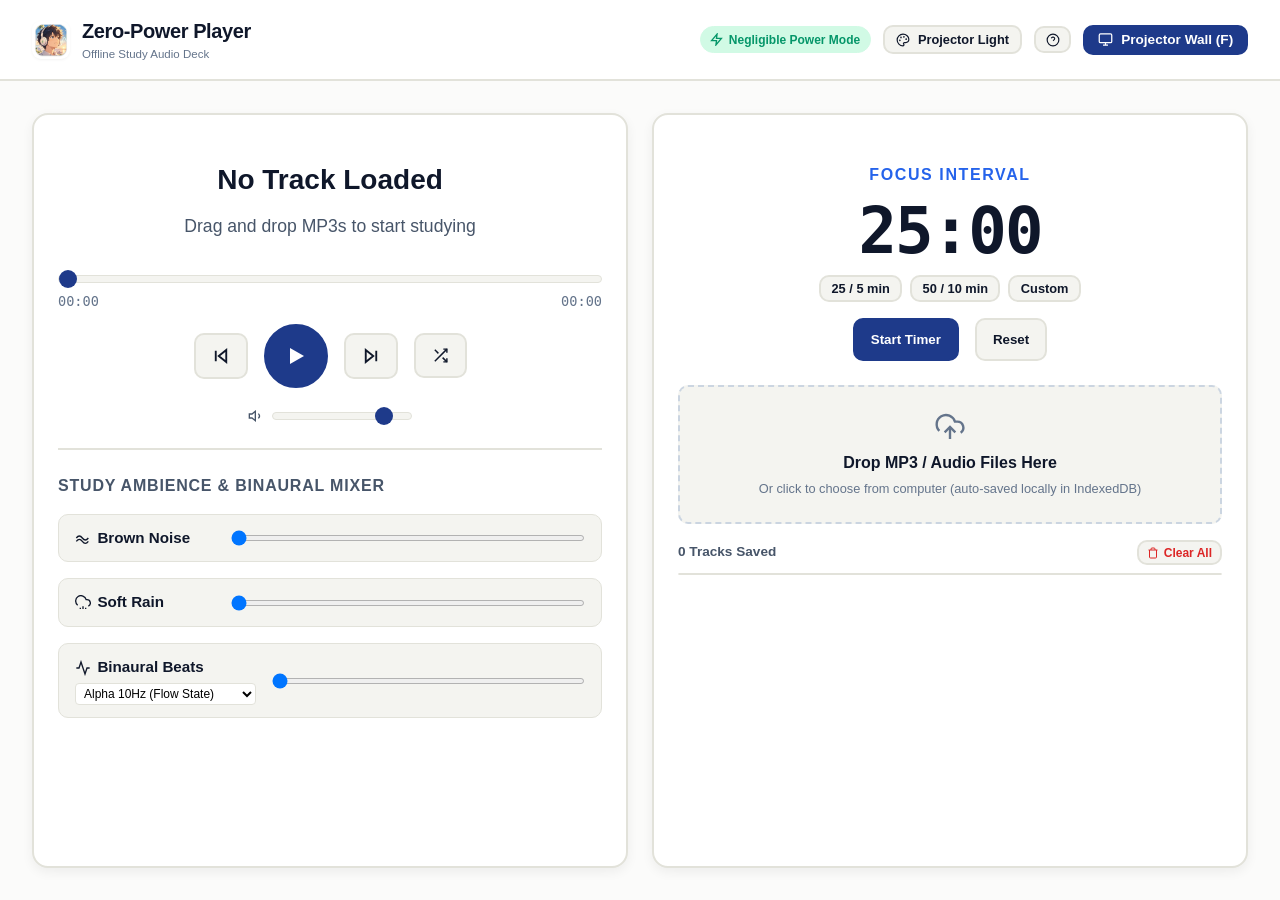
==== index.html @ 0cabdf07 "feat(appstore): add sandboxing entitlements, package script, Iconify SVGs, and UI/UX polish" ====
<!DOCTYPE html>
<html lang="en">
<head>
  <meta charset="UTF-8">
  <meta name="viewport" content="width=device-width, initial-scale=1.0">
  <meta name="description" content="Ultra low-power MP3 player and ambient soundscape generator for studying with projector optimization.">
  <meta name="theme-color" content="#fbfbfa">
  <title>Zero-Power Player • Study Audio Deck</title>
  <link rel="icon" type="image/png" href="icon_macos.png">
  <link rel="apple-touch-icon" href="icon_macos.png">
  <link rel="stylesheet" href="css/style.css">
  <link rel="manifest" href="manifest.json">
</head>
<body>

  <!-- Header -->
  <header class="app-header">
    <div class="brand">
      <img src="icon_macos.png" alt="Zero-Power Player Logo" width="38" height="38" style="border-radius: 9px; object-fit: cover; box-shadow: var(--shadow-subtle);">
      <div>
        <h1>Zero-Power Player</h1>
        <div style="font-size: 0.72rem; color: var(--text-muted); font-weight: 500;">Offline Study Audio Deck</div>
      </div>
    </div>

    <div class="header-badges">
      <span class="badge badge-lowpower" title="Native hardware audio decoding + paused DOM background cycles">
        <svg width="13" height="13" viewBox="0 0 24 24" fill="none" stroke="currentColor" stroke-width="2.5"><polygon points="13 2 3 14 12 14 11 22 21 10 12 10 13 2"></polygon></svg>
        <span>Negligible Power Mode</span>
      </span>
      <button id="theme-toggle" class="btn" style="padding: 0.3rem 0.7rem; font-size: 0.8rem;" title="Switch Theme">
        <svg width="14" height="14" viewBox="0 0 24 24" fill="none" stroke="currentColor" stroke-width="2"><circle cx="13.5" cy="6.5" r=".5" fill="currentColor"></circle><circle cx="17.5" cy="10.5" r=".5" fill="currentColor"></circle><circle cx="8.5" cy="7.5" r=".5" fill="currentColor"></circle><circle cx="6.5" cy="12.5" r=".5" fill="currentColor"></circle><path d="M12 2C6.5 2 2 6.5 2 12s4.5 10 10 10c.926 0 1.648-.746 1.648-1.688 0-.437-.18-.835-.437-1.125-.29-.289-.438-.652-.438-1.125a1.64 1.64 0 0 1 1.668-1.668h1.996c3.051 0 5.555-2.503 5.555-5.554C21.965 6.012 17.461 2 12 2z"></path></svg>
        <span id="theme-text">Projector Light</span>
      </button>
      <button id="btn-hotkeys" class="btn" style="padding: 0.3rem 0.6rem; font-size: 0.8rem;" title="Keyboard Shortcuts (?)">
        <svg width="14" height="14" viewBox="0 0 24 24" fill="none" stroke="currentColor" stroke-width="2"><circle cx="12" cy="12" r="10"></circle><path d="M9.09 9a3 3 0 0 1 5.83 1c0 2-3 3-3 3"></path><line x1="12" y1="17" x2="12.01" y2="17"></line></svg>
      </button>
      <button id="btn-wall-toggle" class="btn btn-primary" style="padding: 0.35rem 0.8rem; font-size: 0.85rem;" title="Toggle Fullscreen Wall Mode (Hotkey: F)">
        <svg width="15" height="15" viewBox="0 0 24 24" fill="none" stroke="currentColor" stroke-width="2"><rect width="20" height="14" x="2" y="3" rx="2"></rect><line x1="8" x2="16" y1="21" y2="21"></line><line x1="12" x2="12" y1="17" y2="21"></line></svg>
        <span>Projector Wall (F)</span>
      </button>
    </div>
  </header>

  <!-- Main Content Deck -->
  <main class="main-container">

    <!-- Column 1: Player & Ambient Soundscapes -->
    <div class="card">
      <div class="now-playing">
        <div style="display: flex; align-items: center; justify-content: center; gap: 0.5rem;">
          <div id="playing-equalizer" class="equalizer-icon paused" style="display: none;">
            <span class="equalizer-bar"></span>
            <span class="equalizer-bar"></span>
            <span class="equalizer-bar"></span>
          </div>
          <div id="current-title" class="track-title">No Track Loaded</div>
        </div>
        <div id="current-artist" class="track-artist">Drag and drop MP3s to start studying</div>
      </div>

      <!-- Scrub Bar -->
      <div class="scrub-container">
        <input type="range" id="scrub-bar" class="scrub-slider" min="0" max="100" value="0" step="0.1" aria-label="Audio progress">
        <div class="time-row">
          <span id="time-current">00:00</span>
          <span id="time-total">00:00</span>
        </div>
      </div>

      <!-- Playback Controls -->
      <div class="controls-row">
        <button id="btn-prev" class="btn" title="Previous Track (Left Arrow)" aria-label="Previous Track">
          <svg width="18" height="18" viewBox="0 0 24 24" fill="none" stroke="currentColor" stroke-width="2.5"><polygon points="19 20 9 12 19 4 19 20"></polygon><line x1="5" y1="19" x2="5" y2="5"></line></svg>
        </button>
        <button id="btn-play" class="btn btn-primary btn-play-main" title="Play / Pause (Space)" aria-label="Play">
          <svg id="icon-play" width="24" height="24" viewBox="0 0 24 24" fill="currentColor" stroke="none"><polygon points="6 4 20 12 6 20 6 4"></polygon></svg>
          <svg id="icon-pause" width="24" height="24" viewBox="0 0 24 24" fill="currentColor" stroke="none" style="display: none;"><rect x="6" y="4" width="4" height="16" rx="1"></rect><rect x="14" y="4" width="4" height="16" rx="1"></rect></svg>
        </button>
        <button id="btn-next" class="btn" title="Next Track (Right Arrow)" aria-label="Next Track">
          <svg width="18" height="18" viewBox="0 0 24 24" fill="none" stroke="currentColor" stroke-width="2.5"><polygon points="5 4 15 12 5 20 5 4"></polygon><line x1="19" y1="5" x2="19" y2="19"></line></svg>
        </button>
        <button id="btn-shuffle" class="btn" title="Toggle Shuffle" aria-label="Shuffle">
          <svg width="17" height="17" viewBox="0 0 24 24" fill="none" stroke="currentColor" stroke-width="2"><polyline points="16 3 21 3 21 8"></polyline><line x1="4" y1="20" x2="21" y2="3"></line><polyline points="21 16 21 21 16 21"></polyline><line x1="15" y1="15" x2="21" y2="21"></line><line x1="4" y1="4" x2="9" y2="9"></line></svg>
        </button>
      </div>

      <!-- Volume -->
      <div style="display: flex; align-items: center; justify-content: center; gap: 0.5rem; margin-top: 1.25rem;">
        <svg width="16" height="16" viewBox="0 0 24 24" fill="none" stroke="currentColor" stroke-width="2" style="color: var(--text-secondary);"><polygon points="11 5 6 9 2 9 2 15 6 15 11 19 11 5"></polygon><path d="M15.54 8.46a5 5 0 0 1 0 7.07"></path></svg>
        <input type="range" id="track-volume" class="scrub-slider" style="max-width: 140px;" min="0" max="1" step="0.05" value="0.85" aria-label="Music Volume">
      </div>

      <!-- Ambient & Binaural Mixer -->
      <div class="ambient-section">
        <h2 class="section-title">Study Ambience & Binaural Mixer</h2>
        <div class="ambient-grid">
          
          <div class="ambient-item">
            <div class="ambient-label" style="display: flex; align-items: center; gap: 0.4rem;">
              <svg width="16" height="16" viewBox="0 0 24 24" fill="none" stroke="currentColor" stroke-width="2"><path d="M2 12c3-4 6-4 9 0s6 4 9 0"></path><path d="M2 17c3-4 6-4 9 0s6 4 9 0"></path></svg>
              <span>Brown Noise</span>
            </div>
            <input type="range" id="ambient-brown" class="ambient-slider" min="0" max="1" step="0.05" value="0" aria-label="Brown noise volume">
          </div>

          <div class="ambient-item">
            <div class="ambient-label" style="display: flex; align-items: center; gap: 0.4rem;">
              <svg width="16" height="16" viewBox="0 0 24 24" fill="none" stroke="currentColor" stroke-width="2"><path d="M20 16.58A5 5 0 0 0 18 7h-1.26A8 8 0 1 0 4 15.25"></path><line x1="8" y1="19" x2="8" y2="21"></line><line x1="12" y1="17" x2="12" y2="21"></line><line x1="16" y1="19" x2="16" y2="21"></line></svg>
              <span>Soft Rain</span>
            </div>
            <input type="range" id="ambient-rain" class="ambient-slider" min="0" max="1" step="0.05" value="0" aria-label="Soft rain volume">
          </div>

          <div class="ambient-item">
            <div class="ambient-label" style="display: flex; flex-direction: column;">
              <div style="display: flex; align-items: center; gap: 0.4rem;">
                <svg width="16" height="16" viewBox="0 0 24 24" fill="none" stroke="currentColor" stroke-width="2"><polyline points="22 12 18 12 15 21 9 3 6 12 2 12"></polyline></svg>
                <span>Binaural Beats</span>
              </div>
              <select id="binaural-preset" style="font-size: 0.75rem; margin-top: 0.25rem; background: var(--bg-surface); border: 1px solid var(--border-color); border-radius: 4px; padding: 2px 4px;">
                <option value="alpha">Alpha 10Hz (Flow State)</option>
                <option value="theta">Theta 6Hz (Memory / Calm)</option>
                <option value="gamma">Gamma 40Hz (Deep Focus)</option>
              </select>
            </div>
            <input type="range" id="ambient-binaural" class="ambient-slider" min="0" max="1" step="0.05" value="0" aria-label="Binaural beats volume">
          </div>

        </div>
      </div>
    </div>

    <!-- Column 2: Pomodoro Timer & Persistent Playlist -->
    <div class="card" style="display: flex; flex-direction: column;">
      
      <!-- Pomodoro Timer -->
      <div class="pomodoro-display">
        <div id="pomodoro-phase" class="timer-phase">FOCUS INTERVAL</div>
        <div id="pomodoro-digits" class="timer-digits">25:00</div>
        
        <div class="timer-presets">
          <button id="preset-25" class="btn" style="padding: 0.25rem 0.65rem; font-size: 0.8rem;">25 / 5 min</button>
          <button id="preset-50" class="btn" style="padding: 0.25rem 0.65rem; font-size: 0.8rem;">50 / 10 min</button>
          <button id="preset-custom" class="btn" style="padding: 0.25rem 0.65rem; font-size: 0.8rem;">Custom</button>
        </div>

        <div class="controls-row">
          <button id="btn-timer-toggle" class="btn btn-primary" title="Start/Pause Timer (P)">Start Timer</button>
          <button id="btn-timer-reset" class="btn">Reset</button>
        </div>
      </div>

      <!-- File Import Dropzone -->
      <div id="dropzone" class="dropzone">
        <svg width="32" height="32" viewBox="0 0 24 24" fill="none" stroke="currentColor" stroke-width="1.8" style="margin: 0 auto var(--space-2); display: block; color: var(--text-muted);">
          <path d="M4 14.899A7 7 0 1 1 15.71 8h1.79a4.5 4.5 0 0 1 2.5 8.242"></path>
          <path d="M12 12v9"></path>
          <path d="m16 16-4-4-4 4"></path>
        </svg>
        <div style="font-weight: 700; color: var(--text-primary);">Drop MP3 / Audio Files Here</div>
        <div style="font-size: 0.8rem; color: var(--text-muted); margin-top: 0.25rem;">Or click to choose from computer (auto-saved locally in IndexedDB)</div>
        <input type="file" id="file-input" multiple accept="audio/*" style="display: none;">
      </div>

      <!-- Playlist -->
      <div style="display: flex; justify-content: space-between; align-items: center; margin-bottom: 0.5rem;">
        <span style="font-size: 0.85rem; font-weight: 700; color: var(--text-secondary);" id="playlist-count">0 Tracks Saved</span>
        <button id="btn-clear-playlist" class="btn" style="padding: 0.2rem 0.5rem; font-size: 0.75rem; color: var(--danger); gap: 0.3rem;" title="Clear offline library">
          <svg width="12" height="12" viewBox="0 0 24 24" fill="none" stroke="currentColor" stroke-width="2"><polyline points="3 6 5 6 21 6"></polyline><path d="M19 6v14a2 2 0 0 1-2 2H7a2 2 0 0 1-2-2V6m3 0V4a2 2 0 0 1 2-2h4a2 2 0 0 1 2 2v2"></path></svg>
          <span>Clear All</span>
        </button>
      </div>

      <div id="playlist" class="playlist-container">
        <!-- Rendered dynamically -->
      </div>
    </div>

  </main>

  <!-- Projector Wall Overlay (Fullscreen Hotkey 'F') -->
  <div id="wall-mode-overlay" class="projector-wall">
    <div style="display: flex; justify-content: space-between; width: 100%;">
      <span class="badge badge-lowpower">
        <svg width="13" height="13" viewBox="0 0 24 24" fill="none" stroke="currentColor" stroke-width="2.5"><polygon points="13 2 3 14 12 14 11 22 21 10 12 10 13 2"></polygon></svg>
        <span>PROJECTOR WALL DISPLAY</span>
      </span>
      <button id="btn-wall-exit" class="btn" style="font-size: 0.85rem;">Exit Wall Mode (Esc or F)</button>
    </div>

    <div class="wall-center">
      <div id="wall-phase" class="timer-phase" style="font-size: 1.5rem;">FOCUS INTERVAL</div>
      <div id="wall-timer" class="wall-timer">25:00</div>
      <div id="wall-track" class="wall-track">No Track Playing</div>
    </div>

    <div class="wall-hint">
      Shortcuts: [Space] Play/Pause • [Left/Right] Skip • [Up/Down] Volume • [P] Timer • [F] Exit Wall
    </div>
  </div>

  <!-- Custom Interval Modal (Replaces blocking prompt()) -->
  <div id="custom-timer-modal" class="modal-overlay">
    <div class="modal-card">
      <h3 class="modal-title">Custom Study Interval</h3>
      <div class="form-group">
        <label for="custom-focus-input" class="form-label">Focus Minutes:</label>
        <input type="number" id="custom-focus-input" class="form-input" min="1" max="180" value="45">
      </div>
      <div class="form-group">
        <label for="custom-break-input" class="form-label">Break Minutes:</label>
        <input type="number" id="custom-break-input" class="form-input" min="1" max="60" value="10">
      </div>
      <div style="display: flex; justify-content: flex-end; gap: var(--space-3); margin-top: var(--space-6);">
        <button id="btn-modal-cancel" class="btn">Cancel</button>
        <button id="btn-modal-save" class="btn btn-primary">Save Interval</button>
      </div>
    </div>
  </div>

  <!-- Keyboard Shortcuts Modal -->
  <div id="hotkeys-modal" class="modal-overlay">
    <div class="modal-card">
      <h3 class="modal-title">Keyboard Shortcuts</h3>
      <div style="display: flex; flex-direction: column; gap: var(--space-3); font-size: 0.9rem;">
        <div style="display: flex; justify-content: space-between;"><kbd style="background: var(--bg-surface-elevated); padding: 2px 6px; border: 1px solid var(--border-color); border-radius: 4px; font-family: var(--font-mono);">Space</kbd> <span>Play / Pause</span></div>
        <div style="display: flex; justify-content: space-between;"><kbd style="background: var(--bg-surface-elevated); padding: 2px 6px; border: 1px solid var(--border-color); border-radius: 4px; font-family: var(--font-mono);">→ / ←</kbd> <span>Next / Prev Track</span></div>
        <div style="display: flex; justify-content: space-between;"><kbd style="background: var(--bg-surface-elevated); padding: 2px 6px; border: 1px solid var(--border-color); border-radius: 4px; font-family: var(--font-mono);">↑ / ↓</kbd> <span>Volume Up / Down</span></div>
        <div style="display: flex; justify-content: space-between;"><kbd style="background: var(--bg-surface-elevated); padding: 2px 6px; border: 1px solid var(--border-color); border-radius: 4px; font-family: var(--font-mono);">F</kbd> <span>Toggle Projector Wall Mode</span></div>
        <div style="display: flex; justify-content: space-between;"><kbd style="background: var(--bg-surface-elevated); padding: 2px 6px; border: 1px solid var(--border-color); border-radius: 4px; font-family: var(--font-mono);">P</kbd> <span>Start / Pause Study Timer</span></div>
        <div style="display: flex; justify-content: space-between;"><kbd style="background: var(--bg-surface-elevated); padding: 2px 6px; border: 1px solid var(--border-color); border-radius: 4px; font-family: var(--font-mono);">Esc</kbd> <span>Exit Wall Mode / Close Modal</span></div>
      </div>
      <div style="display: flex; justify-content: flex-end; margin-top: var(--space-6);">
        <button id="btn-hotkeys-close" class="btn btn-primary">Got it</button>
      </div>
    </div>
  </div>

  <!-- Toast Notification -->
  <div id="toast-notification" class="toast">Notification</div>

  <script type="module" src="js/app.js"></script>
</body>
</html>
---- css/style.css ----
@import "./tokens.css";

/* Base Reset */
*, *::before, *::after {
  box-sizing: border-box;
  margin: 0;
  padding: 0;
}

body {
  font-family: var(--font-sans);
  background-color: var(--bg-canvas);
  color: var(--text-primary);
  line-height: 1.5;
  min-height: 100vh;
  display: flex;
  flex-direction: column;
  -webkit-font-smoothing: antialiased;
}

/* Header */
.app-header {
  display: flex;
  align-items: center;
  justify-content: space-between;
  padding: var(--space-4) var(--space-8);
  background-color: var(--bg-surface);
  border-bottom: 2px solid var(--border-color);
}

.brand {
  display: flex;
  align-items: center;
  gap: var(--space-3);
}

.brand h1 {
  font-size: 1.25rem;
  font-weight: 700;
  letter-spacing: -0.02em;
  color: var(--text-primary);
}

.header-badges {
  display: flex;
  align-items: center;
  gap: var(--space-3);
}

.badge {
  font-size: 0.75rem;
  font-weight: 600;
  padding: 0.2rem 0.6rem;
  border-radius: var(--radius-full);
  background-color: var(--bg-surface-elevated);
  color: var(--text-secondary);
  border: 1px solid var(--border-color);
  display: inline-flex;
  align-items: center;
  gap: 0.35rem;
}

.badge-lowpower {
  color: var(--accent-break);
  border-color: var(--accent-break-light);
  background-color: var(--accent-break-light);
}

/* Layout Grid */
.main-container {
  display: grid;
  grid-template-columns: 1fr 1fr;
  gap: var(--space-6);
  padding: var(--space-8);
  max-width: 1400px;
  width: 100%;
  margin: 0 auto;
  flex: 1;
}

@media (max-width: 960px) {
  .main-container {
    grid-template-columns: 1fr;
    padding: var(--space-4);
  }
}

/* Card Container */
.card {
  background-color: var(--bg-surface);
  border: 2px solid var(--border-color);
  border-radius: var(--radius-lg);
  padding: var(--space-6);
  box-shadow: var(--shadow-card);
}

/* Track Display & Controls */
.now-playing {
  display: flex;
  flex-direction: column;
  gap: var(--space-4);
  text-align: center;
  padding: var(--space-6) 0;
}

.track-title {
  font-size: 1.75rem;
  font-weight: 800;
  line-height: 1.2;
  color: var(--text-primary);
  overflow: hidden;
  text-overflow: ellipsis;
  white-space: nowrap;
}

.track-artist {
  font-size: 1.1rem;
  color: var(--text-secondary);
  font-weight: 500;
}

/* Scrub Bar */
.scrub-container {
  display: flex;
  flex-direction: column;
  gap: var(--space-2);
  margin: var(--space-3) 0;
}

.scrub-slider {
  width: 100%;
  height: 8px;
  -webkit-appearance: none;
  background: var(--bg-surface-elevated);
  border-radius: var(--radius-full);
  outline: none;
  border: 1px solid var(--border-color);
  cursor: pointer;
}

.scrub-slider::-webkit-slider-thumb {
  -webkit-appearance: none;
  width: 18px;
  height: 18px;
  border-radius: 50%;
  background: var(--accent-primary);
  cursor: pointer;
}

.time-row {
  display: flex;
  justify-content: space-between;
  font-size: 0.85rem;
  font-family: var(--font-mono);
  color: var(--text-muted);
}

/* Primary Deck Buttons */
.controls-row {
  display: flex;
  align-items: center;
  justify-content: center;
  gap: var(--space-4);
}

.btn {
  background-color: var(--bg-surface-elevated);
  border: 2px solid var(--border-color);
  color: var(--text-primary);
  padding: var(--space-3) var(--space-4);
  border-radius: var(--radius-md);
  font-weight: 600;
  cursor: pointer;
  display: inline-flex;
  align-items: center;
  justify-content: center;
  gap: var(--space-2);
  transition: all 0.15s ease;
  user-select: none;
}

.btn:hover {
  background-color: var(--bg-hover);
  border-color: var(--border-strong);
}

.btn-primary {
  background-color: var(--accent-primary);
  color: var(--text-inverse);
  border-color: var(--accent-primary);
}

.btn-primary:hover {
  background-color: var(--accent-focus);
}

.btn-play-main {
  width: 64px;
  height: 64px;
  border-radius: 50%;
  font-size: 1.5rem;
}

/* Ambient Sound Mixer */
.ambient-section {
  margin-top: var(--space-6);
  border-top: 2px solid var(--border-color);
  padding-top: var(--space-6);
}

.section-title {
  font-size: 1rem;
  font-weight: 700;
  text-transform: uppercase;
  letter-spacing: 0.05em;
  color: var(--text-secondary);
  margin-bottom: var(--space-4);
}

.ambient-grid {
  display: grid;
  grid-template-columns: 1fr;
  gap: var(--space-4);
}

.ambient-item {
  display: flex;
  align-items: center;
  justify-content: space-between;
  background-color: var(--bg-surface-elevated);
  border: 1px solid var(--border-color);
  padding: var(--space-3) var(--space-4);
  border-radius: var(--radius-md);
  gap: var(--space-4);
}

.ambient-label {
  font-weight: 600;
  font-size: 0.95rem;
  min-width: 140px;
}

.ambient-slider {
  flex: 1;
  height: 6px;
  cursor: pointer;
}

/* Pomodoro Study Timer */
.pomodoro-display {
  text-align: center;
  padding: var(--space-6) 0;
}

.timer-digits {
  font-size: 4rem;
  font-weight: 800;
  font-family: var(--font-mono);
  color: var(--text-primary);
  line-height: 1;
  margin: var(--space-3) 0;
  letter-spacing: -0.03em;
}

.timer-phase {
  font-size: 1rem;
  font-weight: 700;
  text-transform: uppercase;
  letter-spacing: 0.1em;
  color: var(--accent-focus);
}

.timer-phase.break {
  color: var(--accent-break);
}

.timer-presets {
  display: flex;
  justify-content: center;
  gap: var(--space-2);
  margin-bottom: var(--space-4);
}

/* Playlist & Dropzone */
.dropzone {
  border: 2px dashed var(--border-strong);
  border-radius: var(--radius-md);
  padding: var(--space-6);
  text-align: center;
  background-color: var(--bg-surface-elevated);
  cursor: pointer;
  transition: all 0.2s ease;
  margin-bottom: var(--space-4);
}

.dropzone.dragover {
  border-color: var(--accent-focus);
  background-color: var(--accent-light);
}

.playlist-container {
  max-height: 380px;
  overflow-y: auto;
  border: 1px solid var(--border-color);
  border-radius: var(--radius-md);
}

.track-item {
  display: flex;
  align-items: center;
  justify-content: space-between;
  padding: var(--space-3) var(--space-4);
  border-bottom: 1px solid var(--border-color);
  cursor: pointer;
}

.track-item:last-child {
  border-bottom: none;
}

.track-item:hover {
  background-color: var(--bg-hover);
}

.track-item.active {
  background-color: var(--accent-light);
  font-weight: 700;
  border-left: 4px solid var(--accent-focus);
}

/* Projector Wall Mode (Fullscreen Hotkey 'F') */
.projector-wall {
  display: none;
  position: fixed;
  inset: 0;
  background-color: var(--bg-canvas);
  z-index: 9999;
  flex-direction: column;
  justify-content: space-between;
  padding: var(--space-12);
  text-align: center;
}

.projector-wall.active {
  display: flex;
}

.wall-center {
  flex: 1;
  display: flex;
  flex-direction: column;
  justify-content: center;
  align-items: center;
  gap: var(--space-6);
}

.wall-timer {
  font-size: 9rem;
  font-weight: 900;
  font-family: var(--font-mono);
  color: var(--text-primary);
  line-height: 1;
}

.wall-track {
  font-size: 2.75rem;
  font-weight: 800;
  color: var(--text-secondary);
  max-width: 80%;
  overflow: hidden;
  text-overflow: ellipsis;
  white-space: nowrap;
}

.wall-hint {
  font-size: 1rem;
  color: var(--text-muted);
}

.projector-wall.hide-cursor,
.projector-wall.hide-cursor * {
  cursor: none !important;
}

/* Accessibility Focus Visible */
:focus-visible {
  outline: 2px solid var(--accent-focus);
  outline-offset: 2px;
}

/* Equalizer Bars (Zero GPU / Pure CSS Keyframes) */
.equalizer-icon {
  display: inline-flex;
  align-items: flex-end;
  gap: 2px;
  height: 14px;
  width: 14px;
}

.equalizer-bar {
  width: 3px;
  background-color: var(--accent-focus);
  border-radius: 1px;
  animation: eq-bounce 0.8s ease-in-out infinite alternate;
}

.equalizer-bar:nth-child(1) { height: 50%; animation-delay: 0.1s; }
.equalizer-bar:nth-child(2) { height: 100%; animation-delay: 0.3s; }
.equalizer-bar:nth-child(3) { height: 40%; animation-delay: 0.2s; }

.paused .equalizer-bar {
  animation-play-state: paused !important;
}

@keyframes eq-bounce {
  0% { height: 25%; }
  100% { height: 100%; }
}

/* Modal Dialogs */
.modal-overlay {
  display: none;
  position: fixed;
  inset: 0;
  background: rgba(15, 23, 42, 0.45);
  backdrop-filter: blur(4px);
  z-index: 10000;
  align-items: center;
  justify-content: center;
}

.modal-overlay.active {
  display: flex;
}

.modal-card {
  background: var(--bg-surface);
  border: 2px solid var(--border-color);
  border-radius: var(--radius-lg);
  padding: var(--space-6);
  max-width: 440px;
  width: 90%;
  box-shadow: 0 20px 25px -5px rgba(0,0,0,0.1), 0 8px 10px -6px rgba(0,0,0,0.1);
}

.modal-title {
  font-size: 1.25rem;
  font-weight: 800;
  margin-bottom: var(--space-4);
  color: var(--text-primary);
}

.form-group {
  margin-bottom: var(--space-4);
}

.form-label {
  display: block;
  font-size: 0.85rem;
  font-weight: 600;
  margin-bottom: var(--space-1);
  color: var(--text-secondary);
}

.form-input {
  width: 100%;
  padding: var(--space-2) var(--space-3);
  border: 1px solid var(--border-strong);
  border-radius: var(--radius-md);
  font-size: 1rem;
  background: var(--bg-surface-elevated);
  color: var(--text-primary);
  font-family: var(--font-mono);
}

.form-input:focus {
  outline: 2px solid var(--accent-focus);
  border-color: transparent;
}

/* Toast notification */
.toast {
  position: fixed;
  bottom: 24px;
  right: 24px;
  background: var(--text-primary);
  color: var(--text-inverse);
  padding: 0.6rem 1.2rem;
  border-radius: var(--radius-full);
  font-size: 0.85rem;
  font-weight: 600;
  box-shadow: var(--shadow-card);
  opacity: 0;
  transform: translateY(10px);
  transition: all 0.25s ease;
  pointer-events: none;
  z-index: 10001;
}

.toast.show {
  opacity: 1;
  transform: translateY(0);
}
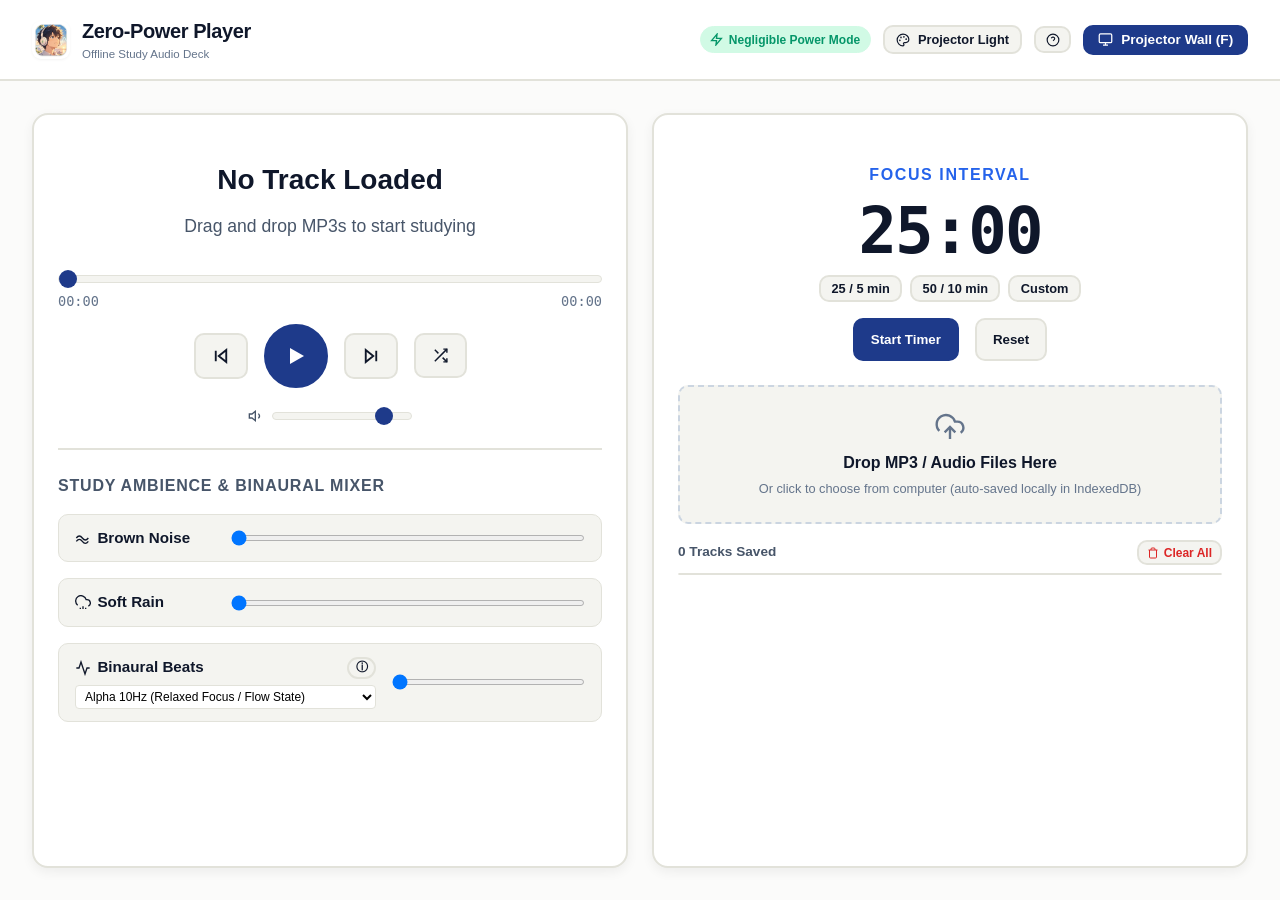
==== commit 3d554f30: "feat(binaural): add Beta & Delta brainwave frequencies, science modal, and fix logo in app & GitHub" ====
--- a/index.html
+++ b/index.html
@@ -6,8 +6,8 @@
   <meta name="description" content="Ultra low-power MP3 player and ambient soundscape generator for studying with projector optimization.">
   <meta name="theme-color" content="#fbfbfa">
   <title>Zero-Power Player • Study Audio Deck</title>
-  <link rel="icon" type="image/png" href="icon_macos.png">
-  <link rel="apple-touch-icon" href="icon_macos.png">
+  <link rel="icon" type="image/png" href="icon.png">
+  <link rel="apple-touch-icon" href="icon.png">
   <link rel="stylesheet" href="css/style.css">
   <link rel="manifest" href="manifest.json">
 </head>
@@ -16,7 +16,7 @@
   <!-- Header -->
   <header class="app-header">
     <div class="brand">
-      <img src="icon_macos.png" alt="Zero-Power Player Logo" width="38" height="38" style="border-radius: 9px; object-fit: cover; box-shadow: var(--shadow-subtle);">
+      <img src="icon.png" alt="Zero-Power Player Logo" width="38" height="38" style="border-radius: 9px; object-fit: cover; box-shadow: var(--shadow-subtle);">
       <div>
         <h1>Zero-Power Player</h1>
         <div style="font-size: 0.72rem; color: var(--text-muted); font-weight: 500;">Offline Study Audio Deck</div>
@@ -114,14 +114,19 @@
 
           <div class="ambient-item">
             <div class="ambient-label" style="display: flex; flex-direction: column;">
-              <div style="display: flex; align-items: center; gap: 0.4rem;">
-                <svg width="16" height="16" viewBox="0 0 24 24" fill="none" stroke="currentColor" stroke-width="2"><polyline points="22 12 18 12 15 21 9 3 6 12 2 12"></polyline></svg>
-                <span>Binaural Beats</span>
+              <div style="display: flex; align-items: center; justify-content: space-between; gap: 0.4rem;">
+                <div style="display: flex; align-items: center; gap: 0.4rem;">
+                  <svg width="16" height="16" viewBox="0 0 24 24" fill="none" stroke="currentColor" stroke-width="2"><polyline points="22 12 18 12 15 21 9 3 6 12 2 12"></polyline></svg>
+                  <span>Binaural Beats</span>
+                </div>
+                <button id="btn-binaural-info" class="btn" style="padding: 0.1rem 0.4rem; font-size: 0.72rem; border-radius: var(--radius-full);" title="Science of Binaural Beats">ⓘ</button>
               </div>
-              <select id="binaural-preset" style="font-size: 0.75rem; margin-top: 0.25rem; background: var(--bg-surface); border: 1px solid var(--border-color); border-radius: 4px; padding: 2px 4px;">
-                <option value="alpha">Alpha 10Hz (Flow State)</option>
-                <option value="theta">Theta 6Hz (Memory / Calm)</option>
-                <option value="gamma">Gamma 40Hz (Deep Focus)</option>
+              <select id="binaural-preset" style="font-size: 0.75rem; margin-top: 0.35rem; background: var(--bg-surface); border: 1px solid var(--border-color); border-radius: 4px; padding: 3px 5px;">
+                <option value="alpha">Alpha 10Hz (Relaxed Focus / Flow State)</option>
+                <option value="beta">Beta 16Hz (Active Study / Logic / Comprehension)</option>
+                <option value="gamma">Gamma 40Hz (Peak Cognition & Problem Solving)</option>
+                <option value="theta">Theta 6Hz (Memory Consolidation & Calm)</option>
+                <option value="delta">Delta 2Hz (Deep Rest & Restoration)</option>
               </select>
             </div>
             <input type="range" id="ambient-binaural" class="ambient-slider" min="0" max="1" step="0.05" value="0" aria-label="Binaural beats volume">
@@ -237,6 +242,54 @@
     </div>
   </div>
 
+  <!-- Binaural Beats Science Modal -->
+  <div id="binaural-modal" class="modal-overlay">
+    <div class="modal-card" style="max-width: 540px; max-height: 85vh; overflow-y: auto;">
+      <h3 class="modal-title">🧠 Science of Binaural Beats</h3>
+      <p style="font-size: 0.85rem; color: var(--text-secondary); line-height: 1.5; margin-bottom: var(--space-4);">
+        Binaural beats are an auditory illusion perceived when two slightly different frequencies are played separately into each stereo ear, prompting the brain to perceive a rhythmic pulsing beat at the mathematical difference.
+      </p>
+
+      <div style="display: flex; flex-direction: column; gap: var(--space-3); font-size: 0.82rem;">
+        <div style="background: var(--bg-surface-elevated); padding: var(--space-3); border-radius: var(--radius-md); border-left: 3px solid var(--accent-focus);">
+          <strong>⚡ Gamma (40 Hz) — Peak Focus & Problem Solving</strong>
+          <div style="color: var(--text-muted); margin-top: 0.2rem;">
+            Research in <em>Scientific Reports (Nature)</em> shows 40 Hz gamma frequencies trigger significant neural entrainment linked to heightened concentration and cognitive processing.
+          </div>
+        </div>
+
+        <div style="background: var(--bg-surface-elevated); padding: var(--space-3); border-radius: var(--radius-md); border-left: 3px solid var(--accent-primary);">
+          <strong>📘 Beta (14–20 Hz) — Active Study & Logic</strong>
+          <div style="color: var(--text-muted); margin-top: 0.2rem;">
+            A 2023 study in <em>Psychological Research</em> demonstrated beta and gamma frequencies enhance auditory comprehension and active analytical reasoning.
+          </div>
+        </div>
+
+        <div style="background: var(--bg-surface-elevated); padding: var(--space-3); border-radius: var(--radius-md); border-left: 3px solid var(--accent-break);">
+          <strong>🌊 Alpha (8–12 Hz) — Flow State & Calm Focus</strong>
+          <div style="color: var(--text-muted); margin-top: 0.2rem;">
+            Systematic reviews on <em>PubMed</em> indicate alpha patterns help alleviate perceived task anxiety while preserving relaxed alertness.
+          </div>
+        </div>
+
+        <div style="background: var(--bg-surface-elevated); padding: var(--space-3); border-radius: var(--radius-md); border-left: 3px solid #8b5cf6;">
+          <strong>🌙 Theta (4–7 Hz) & Delta (1–3 Hz) — Memory & Deep Rest</strong>
+          <div style="color: var(--text-muted); margin-top: 0.2rem;">
+            Associated with memory consolidation, restorative recovery, and deep contemplative states.
+          </div>
+        </div>
+      </div>
+
+      <div style="font-size: 0.72rem; color: var(--text-muted); margin-top: var(--space-4); border-top: 1px solid var(--border-color); padding-top: var(--space-2);">
+        *Note: Headphones are required for true stereo channel separation and binaural beat perception.
+      </div>
+
+      <div style="display: flex; justify-content: flex-end; margin-top: var(--space-4);">
+        <button id="btn-binaural-close" class="btn btn-primary">Close</button>
+      </div>
+    </div>
+  </div>
+
   <!-- Toast Notification -->
   <div id="toast-notification" class="toast">Notification</div>
 
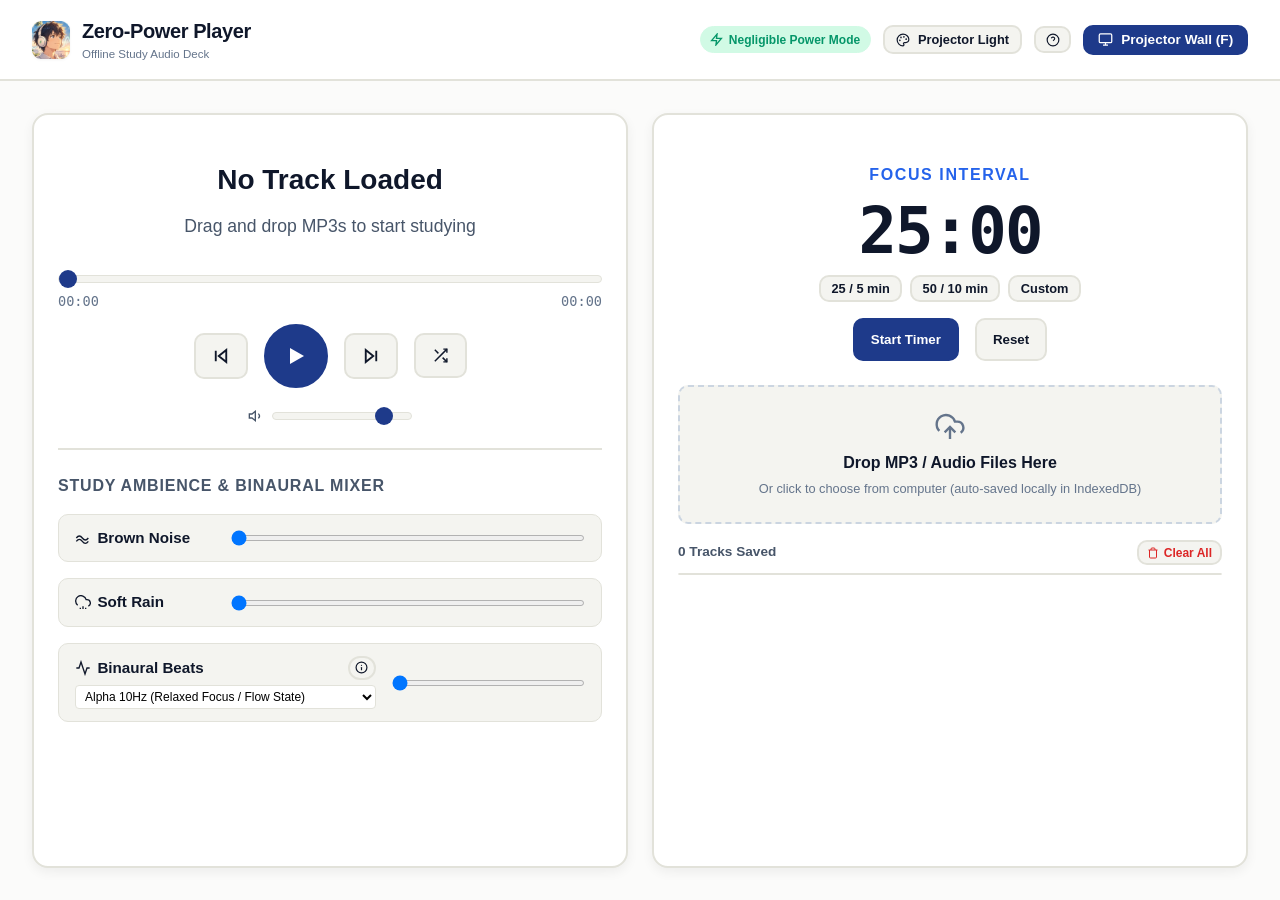
==== commit 893fee7f: "fix(ui): remove all emojis, embed crisp app logo, add science citations and clean SVG icons" ====
--- a/index.html
+++ b/index.html
@@ -16,7 +16,7 @@
   <!-- Header -->
   <header class="app-header">
     <div class="brand">
-      <img src="icon.png" alt="Zero-Power Player Logo" width="38" height="38" style="border-radius: 9px; object-fit: cover; box-shadow: var(--shadow-subtle);">
+      <img id="app-logo" src="[data-uri]" alt="Zero-Power Player Logo" width="38" height="38" style="border-radius: 9px; object-fit: cover; box-shadow: var(--shadow-subtle);">
       <div>
         <h1>Zero-Power Player</h1>
         <div style="font-size: 0.72rem; color: var(--text-muted); font-weight: 500;">Offline Study Audio Deck</div>
@@ -119,7 +119,9 @@
                   <svg width="16" height="16" viewBox="0 0 24 24" fill="none" stroke="currentColor" stroke-width="2"><polyline points="22 12 18 12 15 21 9 3 6 12 2 12"></polyline></svg>
                   <span>Binaural Beats</span>
                 </div>
-                <button id="btn-binaural-info" class="btn" style="padding: 0.1rem 0.4rem; font-size: 0.72rem; border-radius: var(--radius-full);" title="Science of Binaural Beats">ⓘ</button>
+                <button id="btn-binaural-info" class="btn" style="padding: 0.2rem 0.35rem; display: inline-flex; align-items: center; justify-content: center; border-radius: var(--radius-full);" title="Science of Binaural Beats" aria-label="Science of Binaural Beats">
+                  <svg width="13" height="13" viewBox="0 0 24 24" fill="none" stroke="currentColor" stroke-width="2.2" stroke-linecap="round" stroke-linejoin="round"><circle cx="12" cy="12" r="10"/><path d="M12 16v-4"/><path d="M12 8h.01"/></svg>
+                </button>
               </div>
               <select id="binaural-preset" style="font-size: 0.75rem; margin-top: 0.35rem; background: var(--bg-surface); border: 1px solid var(--border-color); border-radius: 4px; padding: 3px 5px;">
                 <option value="alpha">Alpha 10Hz (Relaxed Focus / Flow State)</option>
@@ -245,36 +247,51 @@
   <!-- Binaural Beats Science Modal -->
   <div id="binaural-modal" class="modal-overlay">
     <div class="modal-card" style="max-width: 540px; max-height: 85vh; overflow-y: auto;">
-      <h3 class="modal-title">🧠 Science of Binaural Beats</h3>
+      <h3 class="modal-title" style="display: flex; align-items: center; gap: 0.5rem;">
+        <svg width="20" height="20" viewBox="0 0 24 24" fill="none" stroke="currentColor" stroke-width="2" stroke-linecap="round" stroke-linejoin="round" style="color: var(--accent-primary);"><path d="M12 2a4.5 4.5 0 0 0-4.5 4.5c0 .77.2 1.49.54 2.13A6 6 0 0 0 3 14a6 6 0 0 0 6 6c.64 0 1.25-.1 1.83-.29A4.5 4.5 0 0 0 15 22a4.5 4.5 0 0 0 4.5-4.5c0-.77-.2-1.49-.54-2.13A6 6 0 0 0 21 10a6 6 0 0 0-6-6c-.64 0-1.25.1-1.83.29A4.48 4.48 0 0 0 12 2Z"/></svg>
+        <span>Science of Binaural Beats</span>
+      </h3>
       <p style="font-size: 0.85rem; color: var(--text-secondary); line-height: 1.5; margin-bottom: var(--space-4);">
         Binaural beats are an auditory illusion perceived when two slightly different frequencies are played separately into each stereo ear, prompting the brain to perceive a rhythmic pulsing beat at the mathematical difference.
       </p>
 
       <div style="display: flex; flex-direction: column; gap: var(--space-3); font-size: 0.82rem;">
-        <div style="background: var(--bg-surface-elevated); padding: var(--space-3); border-radius: var(--radius-md); border-left: 3px solid var(--accent-focus);">
-          <strong>⚡ Gamma (40 Hz) — Peak Focus & Problem Solving</strong>
-          <div style="color: var(--text-muted); margin-top: 0.2rem;">
+        <div style="background: var(--bg-surface-elevated); padding: var(--space-3); border-radius: var(--radius-md); border-left: 3px solid #f59e0b;">
+          <div style="display: flex; align-items: center; gap: 0.45rem; font-weight: 700; color: var(--text-primary); margin-bottom: 0.2rem;">
+            <svg width="15" height="15" viewBox="0 0 24 24" fill="none" stroke="currentColor" stroke-width="2.5" stroke-linecap="round" stroke-linejoin="round" style="color: #f59e0b;"><polygon points="13 2 3 14 12 14 11 22 21 10 12 10 13 2"/></svg>
+            <span>Gamma (40 Hz) — Peak Focus & Problem Solving</span>
+          </div>
+          <div style="color: var(--text-muted); line-height: 1.45;">
             Research in <em>Scientific Reports (Nature)</em> shows 40 Hz gamma frequencies trigger significant neural entrainment linked to heightened concentration and cognitive processing.
           </div>
         </div>
 
-        <div style="background: var(--bg-surface-elevated); padding: var(--space-3); border-radius: var(--radius-md); border-left: 3px solid var(--accent-primary);">
-          <strong>📘 Beta (14–20 Hz) — Active Study & Logic</strong>
-          <div style="color: var(--text-muted); margin-top: 0.2rem;">
-            A 2023 study in <em>Psychological Research</em> demonstrated beta and gamma frequencies enhance auditory comprehension and active analytical reasoning.
-          </div>
-        </div>
-
-        <div style="background: var(--bg-surface-elevated); padding: var(--space-3); border-radius: var(--radius-md); border-left: 3px solid var(--accent-break);">
-          <strong>🌊 Alpha (8–12 Hz) — Flow State & Calm Focus</strong>
-          <div style="color: var(--text-muted); margin-top: 0.2rem;">
+        <div style="background: var(--bg-surface-elevated); padding: var(--space-3); border-radius: var(--radius-md); border-left: 3px solid #2563eb;">
+          <div style="display: flex; align-items: center; gap: 0.45rem; font-weight: 700; color: var(--text-primary); margin-bottom: 0.2rem;">
+            <svg width="15" height="15" viewBox="0 0 24 24" fill="none" stroke="currentColor" stroke-width="2" stroke-linecap="round" stroke-linejoin="round" style="color: #2563eb;"><path d="M4 19.5v-15A2.5 2.5 0 0 1 6.5 2H20v20H6.5a2.5 2.5 0 0 1-2.5-2.5Z"/><path d="M6 6h10"/><path d="M6 10h10"/></svg>
+            <span>Beta (14–20 Hz) — Active Study & Logic</span>
+          </div>
+          <div style="color: var(--text-muted); line-height: 1.45;">
+            A 2023 study in <em>Psychological Research</em> demonstrated beta frequencies enhance auditory comprehension and active analytical reasoning.
+          </div>
+        </div>
+
+        <div style="background: var(--bg-surface-elevated); padding: var(--space-3); border-radius: var(--radius-md); border-left: 3px solid #10b981;">
+          <div style="display: flex; align-items: center; gap: 0.45rem; font-weight: 700; color: var(--text-primary); margin-bottom: 0.2rem;">
+            <svg width="15" height="15" viewBox="0 0 24 24" fill="none" stroke="currentColor" stroke-width="2" stroke-linecap="round" stroke-linejoin="round" style="color: #10b981;"><path d="M2 12c3-4 6-4 9 0s6 4 9 0"/><path d="M2 17c3-4 6-4 9 0s6 4 9 0"/></svg>
+            <span>Alpha (8–12 Hz) — Flow State & Calm Focus</span>
+          </div>
+          <div style="color: var(--text-muted); line-height: 1.45;">
             Systematic reviews on <em>PubMed</em> indicate alpha patterns help alleviate perceived task anxiety while preserving relaxed alertness.
           </div>
         </div>
 
         <div style="background: var(--bg-surface-elevated); padding: var(--space-3); border-radius: var(--radius-md); border-left: 3px solid #8b5cf6;">
-          <strong>🌙 Theta (4–7 Hz) & Delta (1–3 Hz) — Memory & Deep Rest</strong>
-          <div style="color: var(--text-muted); margin-top: 0.2rem;">
+          <div style="display: flex; align-items: center; gap: 0.45rem; font-weight: 700; color: var(--text-primary); margin-bottom: 0.2rem;">
+            <svg width="15" height="15" viewBox="0 0 24 24" fill="none" stroke="currentColor" stroke-width="2" stroke-linecap="round" stroke-linejoin="round" style="color: #8b5cf6;"><path d="M12 3a6 6 0 0 0 9 9 9 9 0 1 1-9-9Z"/></svg>
+            <span>Theta (4–7 Hz) & Delta (1–3 Hz) — Memory & Deep Rest</span>
+          </div>
+          <div style="color: var(--text-muted); line-height: 1.45;">
             Associated with memory consolidation, restorative recovery, and deep contemplative states.
           </div>
         </div>
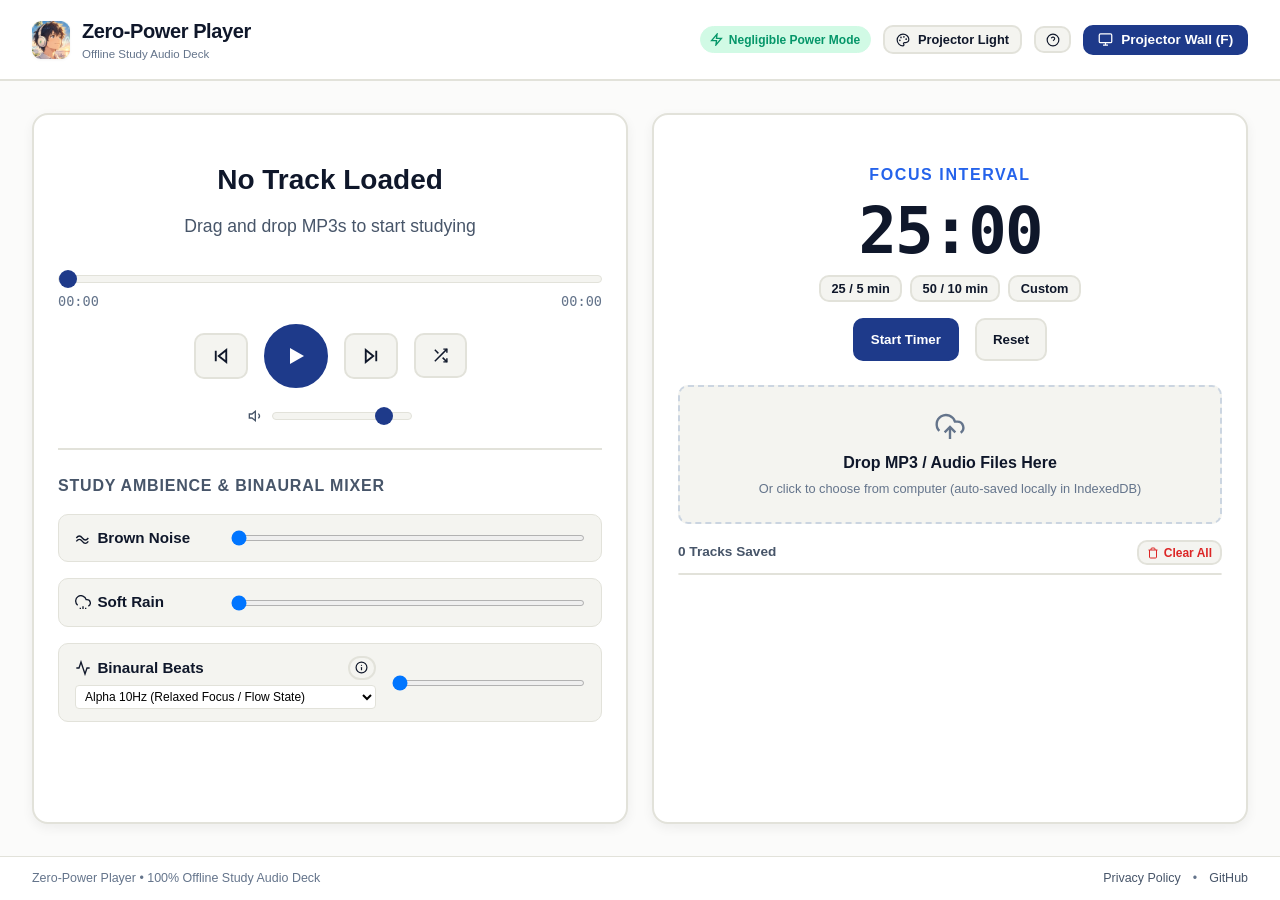
==== commit b671bb3a: "feat: add minimalist privacy policy webpage and vercel deployment" ====
--- a/index.html
+++ b/index.html
@@ -307,6 +307,16 @@
     </div>
   </div>
 
+  <!-- Footer -->
+  <footer class="app-footer">
+    <div>Zero-Power Player • 100% Offline Study Audio Deck</div>
+    <div class="footer-links">
+      <a href="privacy.html">Privacy Policy</a>
+      <span>•</span>
+      <a href="https://github.com/princejain756/Zero-Power-Player" target="_blank" rel="noopener">GitHub</a>
+    </div>
+  </footer>
+
   <!-- Toast Notification -->
   <div id="toast-notification" class="toast">Notification</div>
 
--- a/css/style.css
+++ b/css/style.css
@@ -497,8 +497,43 @@
   z-index: 10001;
 }
 
-.toast.show {
-  opacity: 1;
-  transform: translateY(0);
-}
-
+/* App Footer */
+.app-footer {
+  display: flex;
+  justify-content: space-between;
+  align-items: center;
+  padding: var(--space-3) var(--space-8);
+  font-size: 0.78rem;
+  color: var(--text-muted);
+  border-top: 1px solid var(--border-color);
+  background-color: var(--bg-surface);
+  margin-top: auto;
+}
+
+.footer-links {
+  display: flex;
+  align-items: center;
+  gap: var(--space-3);
+}
+
+.footer-links a {
+  color: var(--text-secondary);
+  text-decoration: none;
+  font-weight: 500;
+  transition: color 0.15s ease;
+}
+
+.footer-links a:hover {
+  color: var(--accent-focus);
+}
+
+@media (max-width: 640px) {
+  .app-footer {
+    flex-direction: column;
+    gap: var(--space-2);
+    text-align: center;
+    padding: var(--space-4);
+  }
+}
+
+
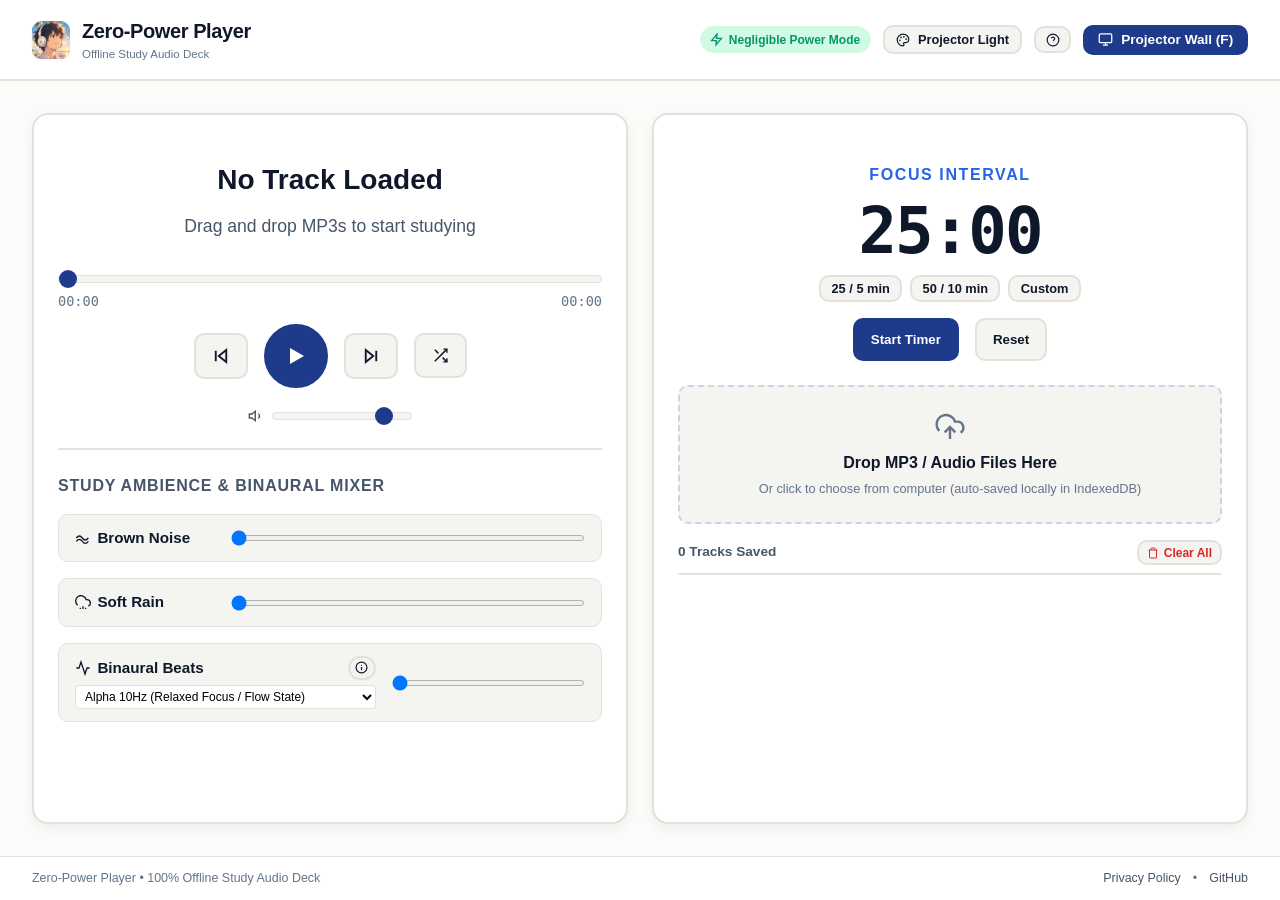
==== commit 4e1e3d38: "fix(audio): enable native WKUIDelegate file chooser and instant track autoplay" ====
--- a/index.html
+++ b/index.html
@@ -160,14 +160,14 @@
 
       <!-- File Import Dropzone -->
       <div id="dropzone" class="dropzone">
-        <svg width="32" height="32" viewBox="0 0 24 24" fill="none" stroke="currentColor" stroke-width="1.8" style="margin: 0 auto var(--space-2); display: block; color: var(--text-muted);">
+        <input type="file" id="file-input" class="dropzone-input" multiple accept="audio/*,.mp3,.m4a,.aac,.wav,.flac,.ogg" aria-label="Choose audio files">
+        <svg width="32" height="32" viewBox="0 0 24 24" fill="none" stroke="currentColor" stroke-width="1.8" style="margin: 0 auto var(--space-2); display: block; color: var(--text-muted); pointer-events: none;">
           <path d="M4 14.899A7 7 0 1 1 15.71 8h1.79a4.5 4.5 0 0 1 2.5 8.242"></path>
           <path d="M12 12v9"></path>
           <path d="m16 16-4-4-4 4"></path>
         </svg>
-        <div style="font-weight: 700; color: var(--text-primary);">Drop MP3 / Audio Files Here</div>
-        <div style="font-size: 0.8rem; color: var(--text-muted); margin-top: 0.25rem;">Or click to choose from computer (auto-saved locally in IndexedDB)</div>
-        <input type="file" id="file-input" multiple accept="audio/*" style="display: none;">
+        <div style="font-weight: 700; color: var(--text-primary); pointer-events: none;">Drop MP3 / Audio Files Here</div>
+        <div style="font-size: 0.8rem; color: var(--text-muted); margin-top: 0.25rem; pointer-events: none;">Or click to choose from computer (auto-saved locally in IndexedDB)</div>
       </div>
 
       <!-- Playlist -->
--- a/css/style.css
+++ b/css/style.css
@@ -283,6 +283,8 @@
 
 /* Playlist & Dropzone */
 .dropzone {
+  position: relative;
+  overflow: hidden;
   border: 2px dashed var(--border-strong);
   border-radius: var(--radius-md);
   padding: var(--space-6);
@@ -291,6 +293,17 @@
   cursor: pointer;
   transition: all 0.2s ease;
   margin-bottom: var(--space-4);
+}
+
+.dropzone-input {
+  position: absolute;
+  top: 0;
+  left: 0;
+  width: 100%;
+  height: 100%;
+  opacity: 0;
+  cursor: pointer;
+  z-index: 5;
 }
 
 .dropzone.dragover {
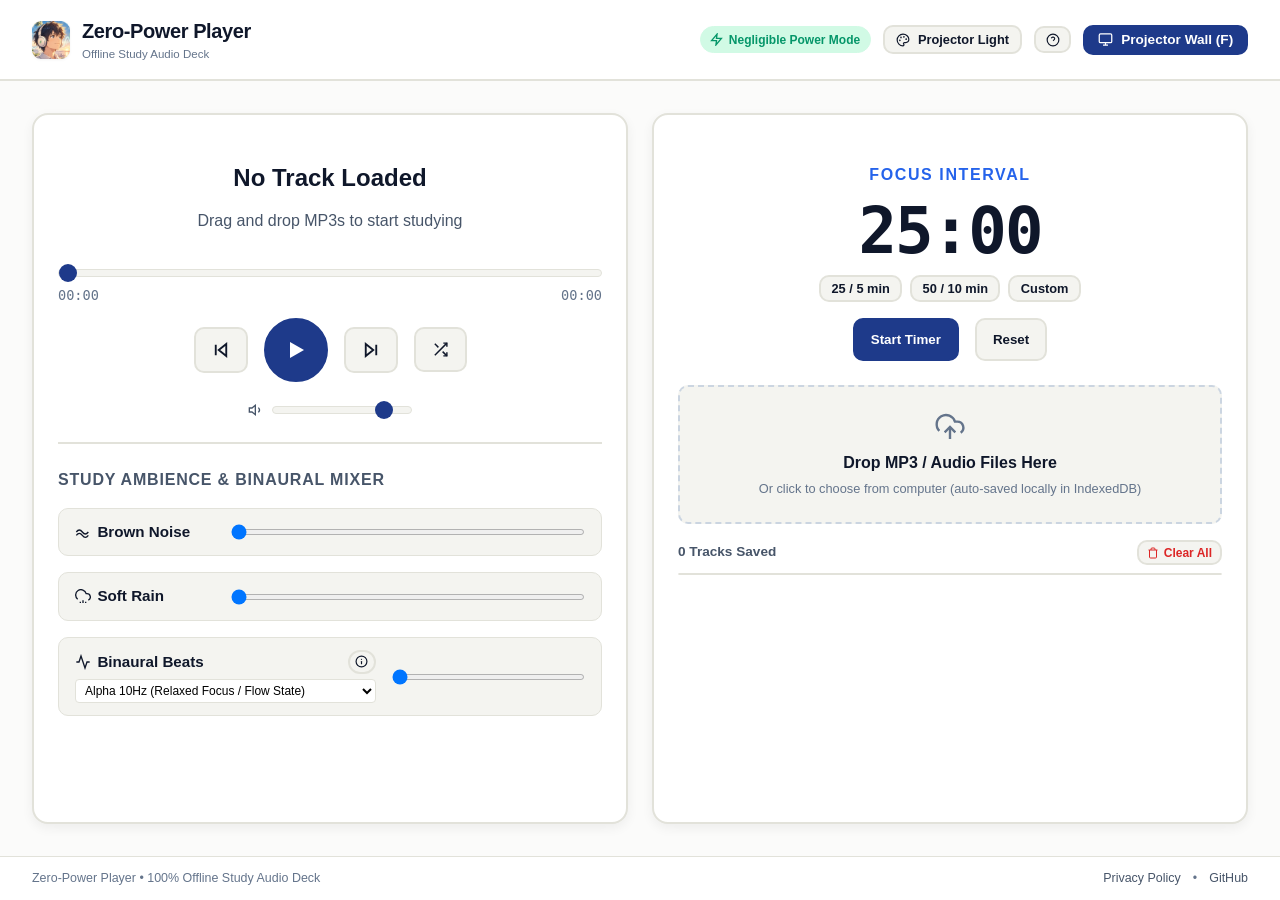
==== commit 807a946b: "fix(ui): enforce strict minmax(0, 1fr) grid constraints and ellipsis truncation on long track titles" ====
--- a/index.html
+++ b/index.html
@@ -48,13 +48,13 @@
     <!-- Column 1: Player & Ambient Soundscapes -->
     <div class="card">
       <div class="now-playing">
-        <div style="display: flex; align-items: center; justify-content: center; gap: 0.5rem;">
+        <div class="track-title-wrapper">
           <div id="playing-equalizer" class="equalizer-icon paused" style="display: none;">
             <span class="equalizer-bar"></span>
             <span class="equalizer-bar"></span>
             <span class="equalizer-bar"></span>
           </div>
-          <div id="current-title" class="track-title">No Track Loaded</div>
+          <div id="current-title" class="track-title" title="No Track Loaded">No Track Loaded</div>
         </div>
         <div id="current-artist" class="track-artist">Drag and drop MP3s to start studying</div>
       </div>
--- a/css/style.css
+++ b/css/style.css
@@ -16,6 +16,7 @@
   display: flex;
   flex-direction: column;
   -webkit-font-smoothing: antialiased;
+  overflow-x: hidden;
 }
 
 /* Header */
@@ -26,12 +27,15 @@
   padding: var(--space-4) var(--space-8);
   background-color: var(--bg-surface);
   border-bottom: 2px solid var(--border-color);
+  max-width: 100%;
+  overflow: hidden;
 }
 
 .brand {
   display: flex;
   align-items: center;
   gap: var(--space-3);
+  min-width: 0;
 }
 
 .brand h1 {
@@ -39,12 +43,14 @@
   font-weight: 700;
   letter-spacing: -0.02em;
   color: var(--text-primary);
+  white-space: nowrap;
 }
 
 .header-badges {
   display: flex;
   align-items: center;
   gap: var(--space-3);
+  flex-shrink: 0;
 }
 
 .badge {
@@ -58,6 +64,7 @@
   display: inline-flex;
   align-items: center;
   gap: 0.35rem;
+  white-space: nowrap;
 }
 
 .badge-lowpower {
@@ -66,21 +73,22 @@
   background-color: var(--accent-break-light);
 }
 
-/* Layout Grid */
+/* Layout Grid - minmax(0, 1fr) prevents long-title column blowouts */
 .main-container {
   display: grid;
-  grid-template-columns: 1fr 1fr;
+  grid-template-columns: minmax(0, 1fr) minmax(0, 1fr);
   gap: var(--space-6);
   padding: var(--space-8);
   max-width: 1400px;
   width: 100%;
   margin: 0 auto;
   flex: 1;
+  min-width: 0;
 }
 
 @media (max-width: 960px) {
   .main-container {
-    grid-template-columns: 1fr;
+    grid-template-columns: minmax(0, 1fr);
     padding: var(--space-4);
   }
 }
@@ -92,6 +100,9 @@
   border-radius: var(--radius-lg);
   padding: var(--space-6);
   box-shadow: var(--shadow-card);
+  min-width: 0;
+  max-width: 100%;
+  overflow: hidden;
 }
 
 /* Track Display & Controls */
@@ -101,22 +112,49 @@
   gap: var(--space-4);
   text-align: center;
   padding: var(--space-6) 0;
+  min-width: 0;
+  max-width: 100%;
+  width: 100%;
+  overflow: hidden;
+}
+
+.track-title-wrapper {
+  display: flex;
+  align-items: center;
+  justify-content: center;
+  gap: 0.5rem;
+  min-width: 0;
+  max-width: 100%;
+  width: 100%;
+  overflow: hidden;
+  padding: 0 var(--space-2);
 }
 
 .track-title {
-  font-size: 1.75rem;
+  font-size: 1.5rem;
   font-weight: 800;
-  line-height: 1.2;
+  line-height: 1.25;
   color: var(--text-primary);
   overflow: hidden;
   text-overflow: ellipsis;
   white-space: nowrap;
+  min-width: 0;
+  max-width: 100%;
+  text-align: center;
+  display: block;
 }
 
 .track-artist {
-  font-size: 1.1rem;
+  font-size: 1rem;
   color: var(--text-secondary);
   font-weight: 500;
+  overflow: hidden;
+  text-overflow: ellipsis;
+  white-space: nowrap;
+  min-width: 0;
+  max-width: 100%;
+  padding: 0 var(--space-2);
+  display: block;
 }
 
 /* Scrub Bar */
@@ -314,8 +352,11 @@
 .playlist-container {
   max-height: 380px;
   overflow-y: auto;
+  overflow-x: hidden;
   border: 1px solid var(--border-color);
   border-radius: var(--radius-md);
+  min-width: 0;
+  width: 100%;
 }
 
 .track-item {
@@ -325,6 +366,29 @@
   padding: var(--space-3) var(--space-4);
   border-bottom: 1px solid var(--border-color);
   cursor: pointer;
+  min-width: 0;
+  gap: var(--space-3);
+  transition: background-color 0.15s ease;
+}
+
+.track-info {
+  flex: 1;
+  min-width: 0;
+  overflow: hidden;
+}
+
+.track-item-title {
+  font-weight: 600;
+  font-size: 0.95rem;
+  overflow: hidden;
+  text-overflow: ellipsis;
+  white-space: nowrap;
+  display: block;
+}
+
+.track-item-size {
+  font-size: 0.75rem;
+  color: var(--text-muted);
 }
 
 .track-item:last-child {
@@ -408,6 +472,7 @@
   gap: 2px;
   height: 14px;
   width: 14px;
+  flex-shrink: 0;
 }
 
 .equalizer-bar {
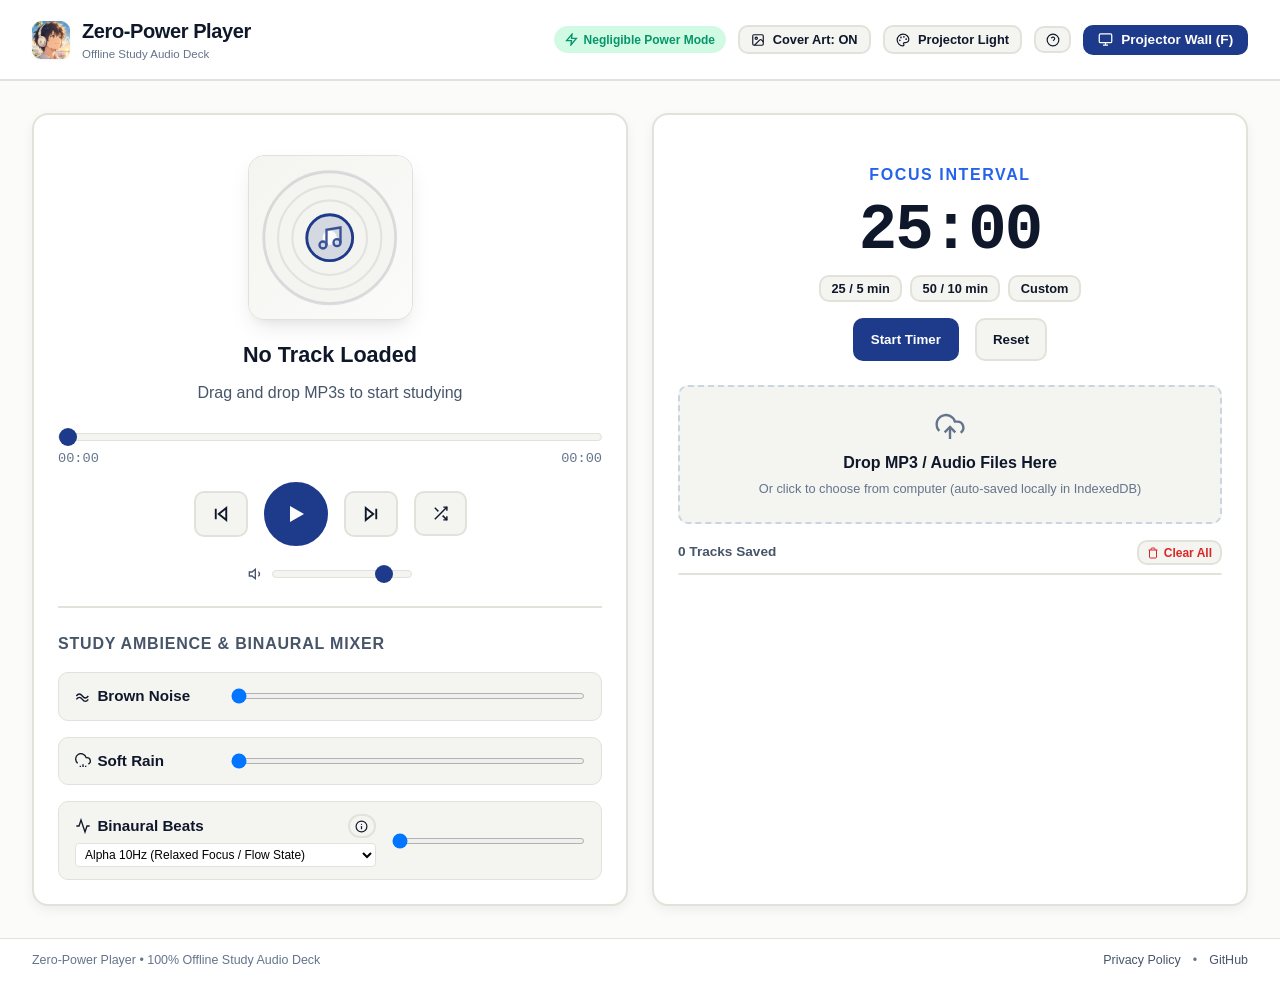
==== commit da25e875: "feat(player): add album cover art extraction, enable/disable toggle, and full multi-line song title " ====
--- a/index.html
+++ b/index.html
@@ -28,6 +28,14 @@
         <svg width="13" height="13" viewBox="0 0 24 24" fill="none" stroke="currentColor" stroke-width="2.5"><polygon points="13 2 3 14 12 14 11 22 21 10 12 10 13 2"></polygon></svg>
         <span>Negligible Power Mode</span>
       </span>
+      <button id="btn-toggle-cover" class="btn" style="padding: 0.3rem 0.7rem; font-size: 0.8rem;" title="Toggle Album Artwork">
+        <svg width="14" height="14" viewBox="0 0 24 24" fill="none" stroke="currentColor" stroke-width="2">
+          <rect width="18" height="18" x="3" y="3" rx="2" ry="2"></rect>
+          <circle cx="9" cy="9" r="2"></circle>
+          <path d="m21 15-3.086-3.086a2 2 0 0 0-2.828 0L6 21"></path>
+        </svg>
+        <span id="cover-art-text">Cover Art: ON</span>
+      </button>
       <button id="theme-toggle" class="btn" style="padding: 0.3rem 0.7rem; font-size: 0.8rem;" title="Switch Theme">
         <svg width="14" height="14" viewBox="0 0 24 24" fill="none" stroke="currentColor" stroke-width="2"><circle cx="13.5" cy="6.5" r=".5" fill="currentColor"></circle><circle cx="17.5" cy="10.5" r=".5" fill="currentColor"></circle><circle cx="8.5" cy="7.5" r=".5" fill="currentColor"></circle><circle cx="6.5" cy="12.5" r=".5" fill="currentColor"></circle><path d="M12 2C6.5 2 2 6.5 2 12s4.5 10 10 10c.926 0 1.648-.746 1.648-1.688 0-.437-.18-.835-.437-1.125-.29-.289-.438-.652-.438-1.125a1.64 1.64 0 0 1 1.668-1.668h1.996c3.051 0 5.555-2.503 5.555-5.554C21.965 6.012 17.461 2 12 2z"></path></svg>
         <span id="theme-text">Projector Light</span>
@@ -48,6 +56,27 @@
     <!-- Column 1: Player & Ambient Soundscapes -->
     <div class="card">
       <div class="now-playing">
+        <!-- Album Artwork Deck -->
+        <div id="cover-art-container" class="cover-art-container">
+          <div class="cover-art-wrapper">
+            <img id="cover-art-img" class="cover-art-img" src="" alt="Album Artwork" style="display: none;">
+            <div id="cover-art-fallback" class="cover-art-fallback">
+              <svg class="cover-art-vinyl" viewBox="0 0 100 100" fill="none">
+                <circle cx="50" cy="50" r="46" stroke="currentColor" stroke-width="2" stroke-opacity="0.12" fill="var(--bg-surface-elevated)"/>
+                <circle cx="50" cy="50" r="36" stroke="currentColor" stroke-width="1.5" stroke-opacity="0.08"/>
+                <circle cx="50" cy="50" r="26" stroke="currentColor" stroke-width="1.5" stroke-opacity="0.08"/>
+                <circle cx="50" cy="50" r="16" fill="var(--accent-primary)" fill-opacity="0.15" stroke="var(--accent-primary)" stroke-width="2"/>
+                <circle cx="50" cy="50" r="5" fill="var(--bg-canvas)"/>
+              </svg>
+              <svg class="cover-art-music-note" width="28" height="28" viewBox="0 0 24 24" fill="none" stroke="currentColor" stroke-width="2">
+                <path d="M9 18V5l12-2v13"></path>
+                <circle cx="6" cy="18" r="3"></circle>
+                <circle cx="18" cy="16" r="3"></circle>
+              </svg>
+            </div>
+          </div>
+        </div>
+
         <div class="track-title-wrapper">
           <div id="playing-equalizer" class="equalizer-icon paused" style="display: none;">
             <span class="equalizer-bar"></span>
--- a/css/style.css
+++ b/css/style.css
@@ -109,35 +109,90 @@
 .now-playing {
   display: flex;
   flex-direction: column;
-  gap: var(--space-4);
+  gap: var(--space-3);
   text-align: center;
-  padding: var(--space-6) 0;
+  padding: var(--space-4) 0;
   min-width: 0;
   max-width: 100%;
   width: 100%;
   overflow: hidden;
 }
 
+/* Cover Art Deck */
+.cover-art-container {
+  display: flex;
+  justify-content: center;
+  align-items: center;
+  margin-bottom: var(--space-2);
+  transition: all 0.25s ease;
+}
+
+.cover-art-container.hidden {
+  display: none !important;
+}
+
+.cover-art-wrapper {
+  position: relative;
+  width: 165px;
+  height: 165px;
+  border-radius: var(--radius-lg);
+  overflow: hidden;
+  box-shadow: 0 10px 25px -5px rgba(0, 0, 0, 0.1), 0 8px 10px -6px rgba(0, 0, 0, 0.05);
+  border: 1px solid var(--border-color);
+  background-color: var(--bg-surface-elevated);
+}
+
+.cover-art-img {
+  width: 100%;
+  height: 100%;
+  object-fit: cover;
+  display: block;
+}
+
+.cover-art-fallback {
+  width: 100%;
+  height: 100%;
+  display: flex;
+  align-items: center;
+  justify-content: center;
+  position: relative;
+  background: linear-gradient(135deg, var(--bg-surface-elevated) 0%, var(--bg-canvas) 100%);
+}
+
+.cover-art-vinyl {
+  width: 88%;
+  height: 88%;
+  position: absolute;
+  color: var(--text-primary);
+}
+
+.cover-art-music-note {
+  position: relative;
+  z-index: 2;
+  color: var(--accent-primary);
+  opacity: 0.85;
+}
+
 .track-title-wrapper {
   display: flex;
   align-items: center;
   justify-content: center;
-  gap: 0.5rem;
+  gap: 0.6rem;
   min-width: 0;
   max-width: 100%;
   width: 100%;
-  overflow: hidden;
   padding: 0 var(--space-2);
 }
 
 .track-title {
-  font-size: 1.5rem;
+  font-size: 1.35rem;
   font-weight: 800;
-  line-height: 1.25;
-  color: var(--text-primary);
-  overflow: hidden;
-  text-overflow: ellipsis;
-  white-space: nowrap;
+  line-height: 1.35;
+  color: var(--text-primary);
+  word-break: break-word;
+  overflow-wrap: break-word;
+  text-wrap: balance;
+  white-space: normal;
   min-width: 0;
   max-width: 100%;
   text-align: center;
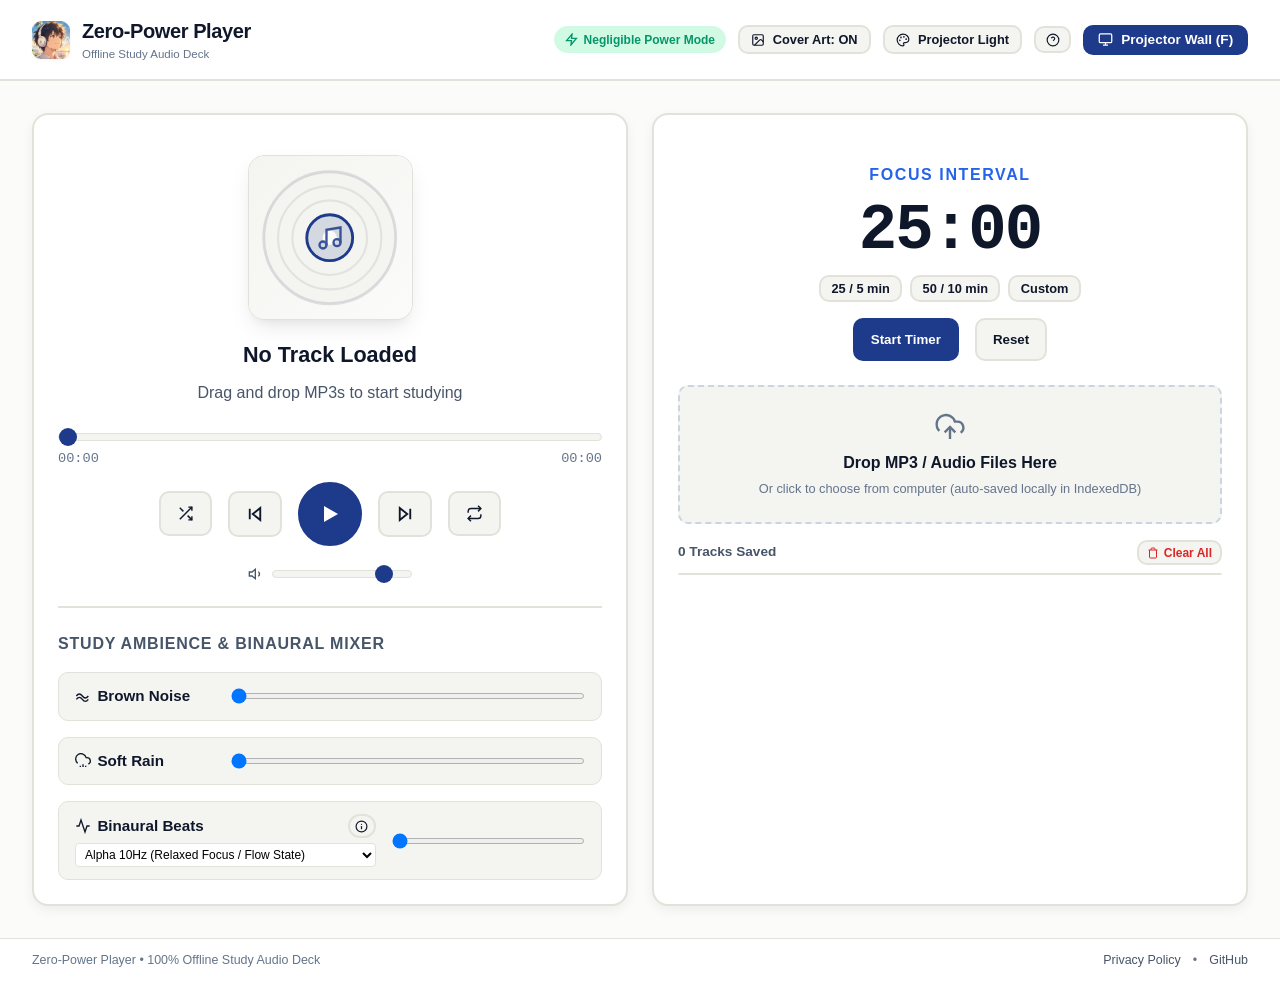
==== commit 4cda5212: "feat(playback): add repeat mode with off/all/one cycles and intelligent playlist end handling" ====
--- a/index.html
+++ b/index.html
@@ -99,6 +99,9 @@
 
       <!-- Playback Controls -->
       <div class="controls-row">
+        <button id="btn-shuffle" class="btn" title="Toggle Shuffle (S)" aria-label="Shuffle">
+          <svg width="17" height="17" viewBox="0 0 24 24" fill="none" stroke="currentColor" stroke-width="2"><polyline points="16 3 21 3 21 8"></polyline><line x1="4" y1="20" x2="21" y2="3"></line><polyline points="21 16 21 21 16 21"></polyline><line x1="15" y1="15" x2="21" y2="21"></line><line x1="4" y1="4" x2="9" y2="9"></line></svg>
+        </button>
         <button id="btn-prev" class="btn" title="Previous Track (Left Arrow)" aria-label="Previous Track">
           <svg width="18" height="18" viewBox="0 0 24 24" fill="none" stroke="currentColor" stroke-width="2.5"><polygon points="19 20 9 12 19 4 19 20"></polygon><line x1="5" y1="19" x2="5" y2="5"></line></svg>
         </button>
@@ -109,8 +112,9 @@
         <button id="btn-next" class="btn" title="Next Track (Right Arrow)" aria-label="Next Track">
           <svg width="18" height="18" viewBox="0 0 24 24" fill="none" stroke="currentColor" stroke-width="2.5"><polygon points="5 4 15 12 5 20 5 4"></polygon><line x1="19" y1="5" x2="19" y2="19"></line></svg>
         </button>
-        <button id="btn-shuffle" class="btn" title="Toggle Shuffle" aria-label="Shuffle">
-          <svg width="17" height="17" viewBox="0 0 24 24" fill="none" stroke="currentColor" stroke-width="2"><polyline points="16 3 21 3 21 8"></polyline><line x1="4" y1="20" x2="21" y2="3"></line><polyline points="21 16 21 21 16 21"></polyline><line x1="15" y1="15" x2="21" y2="21"></line><line x1="4" y1="4" x2="9" y2="9"></line></svg>
+        <button id="btn-repeat" class="btn" title="Repeat Mode: Off (R)" aria-label="Repeat Mode" style="position: relative;">
+          <svg width="17" height="17" viewBox="0 0 24 24" fill="none" stroke="currentColor" stroke-width="2"><polyline points="17 1 21 5 17 9"></polyline><path d="M3 11V9a4 4 0 0 1 4-4h14"></path><polyline points="7 23 3 19 7 15"></polyline><path d="M21 13v2a4 4 0 0 1-4 4H3"></path></svg>
+          <span id="repeat-badge" style="display: none; position: absolute; font-size: 8px; font-weight: 800; top: 2px; right: 4px; color: var(--accent-focus); line-height: 1;">1</span>
         </button>
       </div>
 
@@ -263,6 +267,8 @@
         <div style="display: flex; justify-content: space-between;"><kbd style="background: var(--bg-surface-elevated); padding: 2px 6px; border: 1px solid var(--border-color); border-radius: 4px; font-family: var(--font-mono);">Space</kbd> <span>Play / Pause</span></div>
         <div style="display: flex; justify-content: space-between;"><kbd style="background: var(--bg-surface-elevated); padding: 2px 6px; border: 1px solid var(--border-color); border-radius: 4px; font-family: var(--font-mono);">→ / ←</kbd> <span>Next / Prev Track</span></div>
         <div style="display: flex; justify-content: space-between;"><kbd style="background: var(--bg-surface-elevated); padding: 2px 6px; border: 1px solid var(--border-color); border-radius: 4px; font-family: var(--font-mono);">↑ / ↓</kbd> <span>Volume Up / Down</span></div>
+        <div style="display: flex; justify-content: space-between;"><kbd style="background: var(--bg-surface-elevated); padding: 2px 6px; border: 1px solid var(--border-color); border-radius: 4px; font-family: var(--font-mono);">R</kbd> <span>Toggle Repeat Mode (Off / All / One)</span></div>
+        <div style="display: flex; justify-content: space-between;"><kbd style="background: var(--bg-surface-elevated); padding: 2px 6px; border: 1px solid var(--border-color); border-radius: 4px; font-family: var(--font-mono);">S</kbd> <span>Toggle Shuffle</span></div>
         <div style="display: flex; justify-content: space-between;"><kbd style="background: var(--bg-surface-elevated); padding: 2px 6px; border: 1px solid var(--border-color); border-radius: 4px; font-family: var(--font-mono);">F</kbd> <span>Toggle Projector Wall Mode</span></div>
         <div style="display: flex; justify-content: space-between;"><kbd style="background: var(--bg-surface-elevated); padding: 2px 6px; border: 1px solid var(--border-color); border-radius: 4px; font-family: var(--font-mono);">P</kbd> <span>Start / Pause Study Timer</span></div>
         <div style="display: flex; justify-content: space-between;"><kbd style="background: var(--bg-surface-elevated); padding: 2px 6px; border: 1px solid var(--border-color); border-radius: 4px; font-family: var(--font-mono);">Esc</kbd> <span>Exit Wall Mode / Close Modal</span></div>
